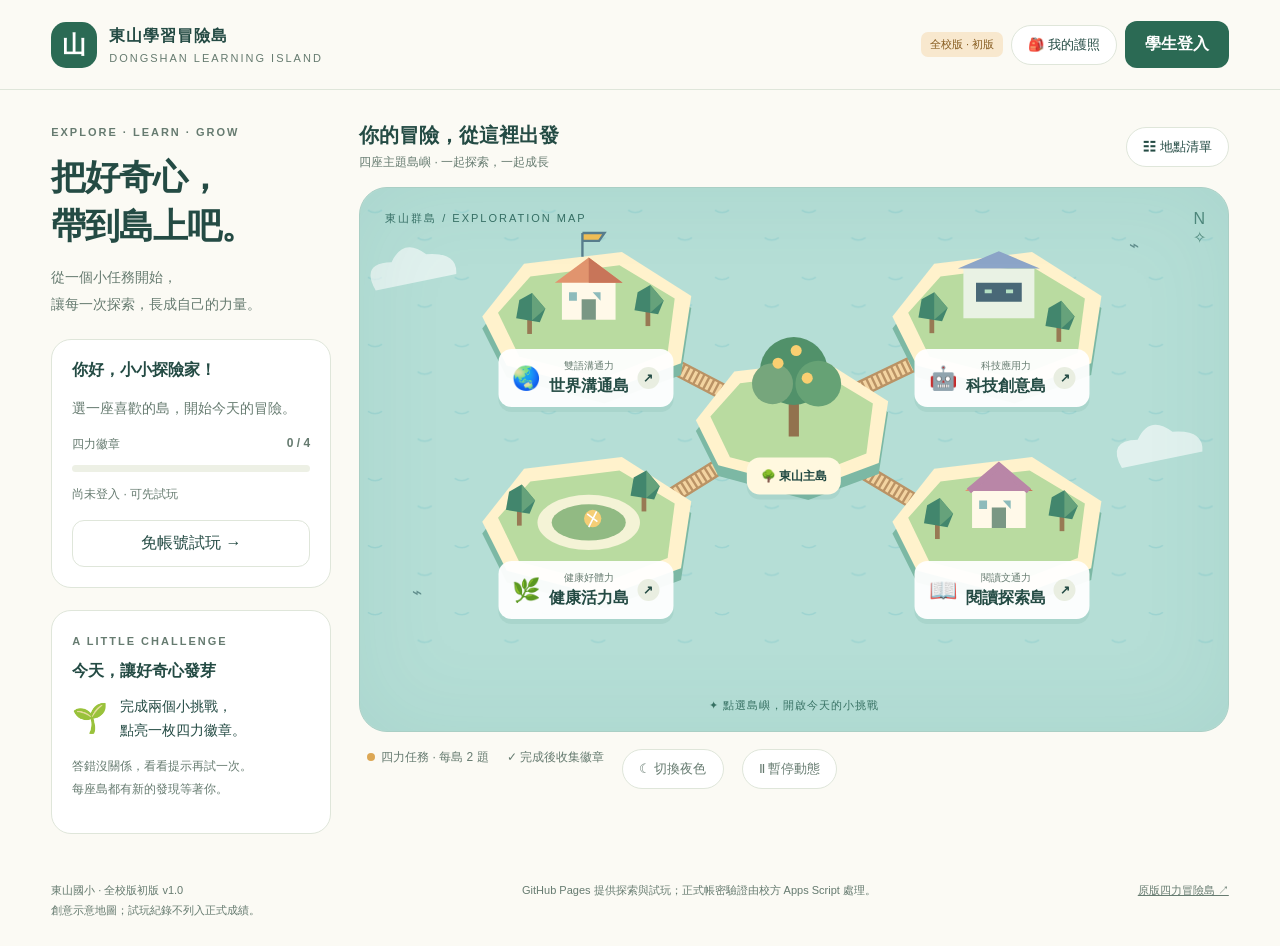
==== school-v1/index.html @ 46ec6d7a "Add school-wide island prototype configuration" ====
<!doctype html>
<html lang="zh-Hant"><head><meta charset="utf-8"><meta name="viewport" content="width=device-width,initial-scale=1"><meta name="theme-color" content="#edf5ed"><title>東山學習冒險島｜全校版初版</title>
<style>
:root{--ink:#244b44;--muted:#667b70;--paper:#fbfaf4;--green:#2b6a54;--orange:#d97743;--line:#dfe6da}*{box-sizing:border-box}body{margin:0;background:var(--paper);color:var(--ink);font-family:"Noto Sans TC","Microsoft JhengHei",sans-serif}button,input,select{font:inherit}button,a,input,select{-webkit-tap-highlight-color:transparent}button{cursor:pointer}button:disabled{cursor:wait;opacity:.55}button:focus-visible,a:focus-visible{outline:3px solid #e99935;outline-offset:4px}button{color:inherit}header{height:90px;padding:0 4%;display:flex;align-items:center;justify-content:space-between;border-bottom:1px solid var(--line);gap:16px}.brand{display:flex;gap:12px;align-items:center;color:inherit;text-decoration:none;font-weight:800;letter-spacing:1px}.mark{width:46px;height:46px;display:grid;place-items:center;background:#2b6a54;color:#fff;border-radius:15px;font-size:24px}.brand small{display:block;font-size:11px;letter-spacing:2px;font-weight:400;margin-top:5px;color:var(--muted)}.tools{display:flex;gap:8px;align-items:center}.pill{border:1px solid var(--line);border-radius:24px;background:#fff;padding:10px 16px;font-size:13px}.primary{border:0;background:var(--green);color:white;border-radius:12px;padding:13px 20px;font-weight:700}.secondary{border:1px solid var(--line);background:white;border-radius:12px;padding:12px 18px}.eyebrow{font-size:11px;letter-spacing:2px;color:var(--muted);font-weight:700}.layout{display:grid;grid-template-columns:280px minmax(0,1fr);gap:28px;padding:32px 4%;max-width:1600px;margin:auto}.side h1{font-size:35px;line-height:1.4;letter-spacing:-1px;margin:12px 0}.side p{font-size:14px;color:var(--muted);line-height:1.9}.tag{display:inline-block;border-radius:7px;padding:5px 9px;background:#f8e8ce;color:#875d21;font-size:11px}.card{background:#fff;border:1px solid var(--line);border-radius:20px;padding:20px;margin-top:22px}.card h2{font-size:16px;margin:0 0 12px}.progress{height:7px;background:#edf0e5;border-radius:9px;overflow:hidden;margin:12px 0}.progress i{display:block;background:#dca754;height:100%;transition:width .5s}.stats{display:flex;justify-content:space-between;font-size:12px;color:var(--muted)}.challenge{display:flex;gap:12px;align-items:center;font-size:14px;line-height:1.7}.challenge span{font-size:29px}.small{font-size:12px!important;color:var(--muted);line-height:1.7}.maphead{display:flex;align-items:center;justify-content:space-between;gap:12px;margin:0 0 16px}.maphead h2{font-size:20px;margin:0 0 5px}.maphead p{font-size:12px;margin:0;color:var(--muted)}.ocean{position:relative;aspect-ratio:1100/690;background:#b5ded6;border-radius:28px;overflow:hidden;border:1px solid #aacfc5;transition:background .5s}.ocean:after{content:"";position:absolute;inset:0;pointer-events:none;box-shadow:inset 0 0 90px #3c8d8218;border-radius:28px}.world{position:absolute;width:100%;height:90%;top:0;left:0}.isle{position:absolute;border:0;background:#fffffff2;border-radius:13px;padding:10px 14px;box-shadow:0 5px 0 #5e9c8b24;display:flex;gap:8px;align-items:center;transform:translate(-50%,-50%);white-space:nowrap;font-weight:700;transition:margin .2s}.isle:hover{margin-top:-5px}.isle small{display:block;font-weight:400;font-size:10px;color:var(--muted);margin-bottom:3px}.isle .icon{font-size:23px}.isle b{border-radius:50%;width:22px;height:22px;display:grid;place-items:center;background:#e9eee1;font-size:12px}.isle.done b{background:var(--green);color:white}.p0{left:26%;top:35%}.p1{left:74%;top:35%}.p2{left:26%;top:74%}.p3{left:74%;top:74%}.home{left:50%;top:53%;font-size:12px;background:#fff8df}.mapstamp{position:absolute;top:23px;left:25px;font-size:11px;letter-spacing:2px;color:#366e64}.compass{position:absolute;right:22px;top:22px;text-align:center;color:#4e877b}.mapnote{position:absolute;bottom:18px;left:0;right:0;text-align:center;font-size:11px;letter-spacing:1px;color:#397264}.legend{display:flex;gap:18px;flex-wrap:wrap;padding:17px 8px;font-size:12px;color:var(--muted)}.legend i{display:inline-block;width:8px;height:8px;border-radius:50%;background:#dca754;margin-right:6px}.tasklist{display:grid;grid-template-columns:1fr 1fr;gap:12px;margin-top:12px}.tasklist[hidden]{display:none}.taskitem{text-align:left;background:white;border:1px solid var(--line);border-radius:15px;padding:16px}.taskitem small{display:block;margin-top:8px;color:var(--muted)}footer{padding:15px 4% 25px;display:flex;justify-content:space-between;gap:15px;color:var(--muted);font-size:11px;line-height:1.8}footer a{color:inherit}.night{background:#3f6977}.night .world{filter:brightness(.76) saturate(.85)}.cloud{animation:float 6s ease-in-out infinite}.paused .cloud{animation:none}@keyframes float{50%{transform:translateX(10px)}}@media(prefers-reduced-motion:reduce){*{animation:none!important;transition:none!important}}dialog{border:0;border-radius:25px;padding:30px;width:min(540px,92vw);max-height:90dvh;color:var(--ink);box-shadow:0 30px 100px #13372e33}dialog::backdrop{background:#143c3666;backdrop-filter:blur(5px)}.close{float:right;border:0;background:#eef2e8;border-radius:50%;width:32px;height:32px}.modalicon{font-size:45px;margin:8px 0 14px}dialog h2{font-size:25px;line-height:1.5;margin:12px 0}dialog p{line-height:1.9;font-size:14px;color:var(--muted)}.field{display:block;font-size:13px;font-weight:700;margin-top:16px}.field input,.field select{display:block;width:100%;margin-top:8px;border:1px solid #cbd7cc;border-radius:10px;padding:12px;background:white;color:var(--ink)}.actions{display:flex;gap:10px;flex-wrap:wrap;margin-top:20px}.notice{padding:13px 15px;background:#f7f0dc;border-radius:12px;font-size:13px;line-height:1.8;margin:14px 0}.answer{display:block;width:100%;border:1px solid #dce5da;border-radius:12px;padding:14px;background:#fff;text-align:left;margin:10px 0}.answer:hover{background:#f1f5e9}.bad{color:#a34835}.good{color:#2b6a54}.stamps{display:grid;grid-template-columns:1fr 1fr;gap:12px}.stamp{padding:20px 10px;background:#f1f3ea;border-radius:15px;text-align:center;line-height:1.8}.stamp span{display:block;font-size:32px}.stamp.locked{opacity:.5}.stamp small{display:block;font-size:11px}.status{min-height:24px;font-size:13px;line-height:1.8;margin-top:12px}.full{width:100%;margin-top:16px}.sr{position:absolute;width:1px;height:1px;overflow:hidden;clip-path:inset(50%)}@media(max-width:1000px){.layout{grid-template-columns:220px minmax(0,1fr);gap:18px}.side h1{font-size:29px}.isle{padding:8px;font-size:12px;gap:5px}.isle .icon{font-size:18px}.isle b{display:none}}@media(max-width:740px){header{height:auto;min-height:80px;padding:15px 5%;flex-wrap:wrap}.brand{font-size:15px}.tools{width:100%;justify-content:flex-end}.layout{display:block;padding:25px 5%}.side h1{font-size:29px}.side h1 br{display:none}.side>.card{display:none}.side>p{margin-bottom:20px}.maphead{margin-top:20px}.ocean{aspect-ratio:1/1.04;border-radius:20px}.world{height:100%;width:125%;left:-12.5%;top:-3%}.p0{left:22%;top:33%}.p1{left:78%;top:33%}.p2{left:22%;top:73%}.p3{left:78%;top:73%}.isle{font-size:11px;padding:8px 7px}.isle small{font-size:9px}.isle .icon{font-size:16px}.home{top:51%;font-size:11px}.mapstamp{top:18px;left:18px;font-size:9px}.tasklist{grid-template-columns:1fr}footer{flex-direction:column;padding:0 5% 25px}.maphead h2{font-size:18px}.pill{font-size:12px;padding:9px 12px}}
</style></head><body>
<header><a class="brand" href="./"><span class="mark">山</span><span>東山學習冒險島<small>DONGSHAN LEARNING ISLAND</small></span></a><div class="tools"><span class="tag" id="modeTag">全校版 · 初版</span><button class="pill" id="passport">🎒 我的護照</button><button class="primary" id="loginOpen">學生登入</button></div></header>
<main class="layout"><aside class="side"><span class="eyebrow">EXPLORE · LEARN · GROW</span><h1>把好奇心，<br>帶到島上吧。</h1><p>從一個小任務開始，<br>讓每一次探索，長成自己的力量。</p><div class="card"><h2 id="greeting">你好，小小探險家！</h2><p id="identity">選一座喜歡的島，開始今天的冒險。</p><div class="stats"><span>四力徽章</span><b id="count">0 / 4</b></div><div class="progress"><i id="bar" style="width:0%"></i></div><span class="small" id="saveHint">尚未登入 · 可先試玩</span><button class="secondary full" id="demoOpen">免帳號試玩 →</button></div><div class="card"><span class="eyebrow">A LITTLE CHALLENGE</span><h2 style="margin-top:12px">今天，讓好奇心發芽</h2><div class="challenge"><span>🌱</span><div>完成兩個小挑戰，<br>點亮一枚四力徽章。</div></div><p class="small">答錯沒關係，看看提示再試一次。<br>每座島都有新的發現等著你。</p></div></aside>
<section aria-labelledby="mapTitle"><div class="maphead"><div><h2 id="mapTitle">你的冒險，從這裡出發</h2><p>四座主題島嶼 · 一起探索，一起成長</p></div><button class="pill" id="listToggle" aria-expanded="false">☷ 地點清單</button></div><div class="ocean" id="ocean"><span class="mapstamp">東山群島 / EXPLORATION MAP</span><span class="compass">N<br>✧</span>
<svg class="world" viewBox="0 0 1100 620" role="img" aria-label="四座學習島以木橋連接中央東山主島的示意地圖"><defs><pattern id="water" width="110" height="85" patternUnits="userSpaceOnUse"><path d="M10 28q9 6 18 0m45 35q9 6 18 0" fill="none" stroke="#80c9ca" stroke-width="2" opacity=".45"/></pattern><g id="island"><path d="M-135-2 -82-69 42-84 130-28 117 57 20 93-104 60Z" fill="#7cb8a4"/><path d="M-135-17 -82-84 42-99 130-43 117 42 20 78-104 45Z" fill="#fff2cc"/><path d="M-115-22 -74-68 39-82 109-40 100 29 18 61-88 34Z" fill="#b9dba0"/></g><g id="tree"><path d="M0 0v-23" stroke="#987954" stroke-width="6"/><path d="M-17-20 -13-43 3-52 20-32 13-15Z" fill="#42866d"/><path d="M3-52 3-17 20-32Z" fill="#66a27b"/></g><g id="house"><path d="M-34-5v-48h68v48Z" fill="#fff9e9"/><path d="M-43-52 0-84 43-52Z" fill="#e1946e"/><path d="M0-84 0-52h43Z" fill="#c87559"/><path d="M-9-5v-26H9v26" fill="#7a9784"/><path d="M-25-40h10v11h-10m30-11h10v11H15" fill="#8dbbbb"/></g></defs><path fill="url(#water)" d="M0 0h1100v620H0z"/><g fill="none" stroke="#ba9365" stroke-width="21"><path d="M310 180 540 300 790 180M300 450 540 300 790 450"/></g><g fill="none" stroke="#f3d4a1" stroke-width="15" stroke-dasharray="4 3"><path d="M310 180 540 300 790 180M300 450 540 300 790 450"/></g><g transform="translate(290 180)"><use href="#island"/><use href="#house" transform="translate(0 -8)"/><use href="#tree" transform="translate(-75 5)"/><use href="#tree" transform="translate(75 -5)"/><path d="M-8-93v-30m0 0h28l-7 10H-8" stroke="#587d8d" stroke-width="3" fill="#f2bf56"/></g><g transform="translate(810 180)"><use href="#island"/><path d="M-45-15v-63h90v63Z" fill="#e9f2e4"/><path d="M-52-78 0-100 52-78Z" fill="#8ca5c8"/><path d="M-29-60h58v24h-58Z" fill="#496877"/><path d="M-18-49h9m18 0h9" stroke="#b4dfc3" stroke-width="5"/><use href="#tree" transform="translate(-85 4)"/><use href="#tree" transform="translate(76 15)"/></g><g transform="translate(290 440)"><use href="#island"/><ellipse cy="-16" rx="65" ry="35" fill="#f4f3d6"/><ellipse cy="-16" rx="47" ry="23" fill="#91ba83"/><use href="#tree" transform="translate(-88 -12)"/><use href="#tree" transform="translate(70 -30)"/><circle cx="5" cy="-21" r="11" fill="#f5ce76"/><path d="M-2-27 11-17m-11 7 10-20" stroke="#fff" stroke-width="2"/></g><g transform="translate(810 440)"><use href="#island"/><use href="#house" transform="translate(0 -4)"/><path d="M-38-56 0-88 38-56" fill="#b986a7"/><path d="M-38-56 0-88 38-56" fill="none" stroke="#b986a7" stroke-width="8"/><use href="#tree" transform="translate(-78 5)"/><use href="#tree" transform="translate(80 -5)"/></g><g transform="translate(550 310)"><use href="#island" transform="scale(.92)"/><path d="M0 5v-65" stroke="#92724e" stroke-width="13"/><circle cx="0" cy="-78" r="43" fill="#51916a"/><circle cx="-27" cy="-62" r="26" fill="#76a67c"/><circle cx="31" cy="-62" r="29" fill="#66a275"/><g fill="#f9cf71"><circle cx="-20" cy="-88" r="7"/><circle cx="17" cy="-69" r="7"/><circle cx="3" cy="-104" r="7"/></g></g><g class="cloud" fill="#fff" opacity=".6"><path d="M20 130q-20-35 20-36 15-32 44-10 40-3 38 25Z"/><path d="M966 355q-20-35 20-36 15-32 44-10 40-3 38 25Z"/></g><g fill="#628f8e" font-size="22"><text x="66" y="520">⌁</text><text x="975" y="80">⌁</text></g></svg>
<button class="isle p0" data-island="0"><span class="icon">🌏</span><span><small>雙語溝通力</small>世界溝通島</span><b>↗</b></button><button class="isle p1" data-island="1"><span class="icon">🤖</span><span><small>科技應用力</small>科技創意島</span><b>↗</b></button><button class="isle p2" data-island="2"><span class="icon">🌿</span><span><small>健康好體力</small>健康活力島</span><b>↗</b></button><button class="isle p3" data-island="3"><span class="icon">📖</span><span><small>閱讀文通力</small>閱讀探索島</span><b>↗</b></button><button class="isle home" id="home">🌳 東山主島</button><span class="mapnote">✦ 點選島嶼，開啟今天的小挑戰</span></div><div class="legend"><span><i></i>四力任務 · 每島 2 題</span><span>✓ 完成後收集徽章</span><button id="night" class="pill" aria-pressed="false">☾ 切換夜色</button><button id="motion" class="pill" aria-pressed="false">Ⅱ 暫停動態</button></div><div class="tasklist" id="tasklist" hidden></div></section></main>
<footer><span>東山國小 · 全校版初版 v1.0<br>創意示意地圖；試玩紀錄不列入正式成績。</span><span id="footerHint">GitHub Pages 提供探索與試玩；正式帳密驗證由校方 Apps Script 處理。</span><a href="../">原版四力冒險島 ↗</a></footer>
<dialog id="modal"><button class="close" id="close" aria-label="關閉視窗">×</button><div id="modalBody"></div></dialog>
<script src="config.js"></script><script>
'use strict';
const TASKS=[
{name:'世界溝通島',icon:'🌏',power:'雙語溝通力',badge:'友善溝通家',intro:'新朋友來到東山，練習用英語送上一份歡迎。',questions:[{q:'第一次見面，可以說哪一句？',a:['Hello! Nice to meet you.','Goodbye!','Good night!'],correct:0,hint:'Hello 是見面時的問候；Nice to meet you 表示很高興認識你。'},{q:'「歡迎來到我們的學校」怎麼說？',a:['I like apples.','Welcome to our school!','This is my pencil.'],correct:1,hint:'Welcome 是歡迎，our school 是我們的學校。'}]},
{name:'科技創意島',icon:'🤖',power:'科技應用力',badge:'科技小創客',intro:'幫機器人安排步驟，也練習當一位聰明的 AI 使用者。',questions:[{q:'先拿種子，再放進花盆，正確順序是？',a:['放進花盆 → 拿起種子','拿起種子 → 放進花盆','一直放進花盆'],correct:1,hint:'程式需要清楚的先後順序，先拿到種子才能放進花盆。'},{q:'AI 說了一個你不熟悉的事實，應該？',a:['立刻分享','認為一定正確','找可靠來源或請老師確認'],correct:2,hint:'AI 可能出錯。查證來源，才能讓資訊更可靠。'}]},
{name:'健康活力島',icon:'🌿',power:'健康好體力',badge:'活力守護者',intro:'用日常的小選擇，照顧自己、同學與周圍的環境。',questions:[{q:'下課想活動身體，哪一個選擇比較好？',a:['在走廊追逐','到合適的活動區走走伸展','一直坐著玩平板'],correct:1,hint:'在適合的區域活動，兼顧運動與安全。'},{q:'看到不認識的野果，應該？',a:['觀察記錄，請老師協助辨認','摘下來吃','請同學先試吃'],correct:0,hint:'不隨意摘食陌生植物，可以先拍照或畫下來，詢問老師。'}]},
{name:'閱讀探索島',icon:'📖',power:'閱讀文通力',badge:'閱讀尋寶家',intro:'小禾先到圖書館借植物圖鑑，再到樹下觀察葉子，把形狀畫進筆記本。',questions:[{q:'小禾在觀察葉子前做了什麼？',a:['先回家','借植物圖鑑','把葉子全摘下來'],correct:1,hint:'回到故事，找「先」和「再」：先借圖鑑，再觀察。'},{q:'植物圖鑑可以怎麼幫助小禾？',a:['協助比較葉子特徵','取代所有實際觀察','讓所有葉子變一樣'],correct:0,hint:'書本資料可以和實際觀察互相比較，幫助尋找線索。'}]}
];
const $=s=>document.querySelector(s),dialog=$('#modal'),body=$('#modalBody');
const IS_GAS=typeof google!=='undefined'&&google.script&&google.script.run;
let user=null,token=null,earned=[],demo=false,current=0,step=0,answers=[],returnFocus=null,busy=false,epoch=0;
function esc(s){return String(s).replace(/[&<>"']/g,c=>({'&':'&amp;','<':'&lt;','>':'&gt;','"':'&quot;',"'":'&#39;'}[c]));}
function show(html){returnFocus=dialog.open?returnFocus:document.activeElement;body.innerHTML=html;if(!dialog.open)dialog.showModal();$('#close').focus();}
$('#close').onclick=()=>{if(!busy)dialog.close()};dialog.addEventListener('cancel',e=>{if(busy)e.preventDefault()});dialog.addEventListener('close',()=>returnFocus?.focus());
function rpc(name,...args){return new Promise((resolve,reject)=>{if(!IS_GAS)return reject(new Error('正式登入服務尚未設定。'));google.script.run.withSuccessHandler(resolve).withFailureHandler(()=>reject(new Error('服務暫時無法連線，請稍後再試。')))[name](...args);});}
function render(){
 $('#modeTag').textContent=user?'學生已登入':demo?'試玩模式':'全校版 · 初版';$('#loginOpen').textContent=user?'登出':'學生登入';
 $('#greeting').textContent=user?'你好，'+user.name+'！':demo?'你好，試玩探險家！':'你好，小小探險家！';
 $('#identity').textContent=user?user.classCode+' 班 · '+user.seat+' 號':'選一座喜歡的島，開始今天的冒險。';
 $('#saveHint').textContent=user?'正式紀錄 · 已同步雲端':demo?'試玩紀錄 · 僅此瀏覽器':'尚未登入 · 可先試玩';
 $('#demoOpen').hidden=!!user||demo;$('#count').textContent=earned.length+' / 4';$('#bar').style.width=earned.length*25+'%';
 document.querySelectorAll('.isle[data-island]').forEach(b=>{const done=earned.includes(+b.dataset.island);b.classList.toggle('done',done);b.querySelector('b').textContent=done?'✓':'↗';});
 $('#tasklist').innerHTML=TASKS.map((t,i)=>`<button class="taskitem" data-island="${i}">${t.icon} ${t.name}<small>${earned.includes(i)?'✓ 已收集徽章 · 可再挑戰':t.power+' · 2 個小挑戰'}</small></button>`).join('');
}
function enterDemo(){epoch++;user=null;token=null;demo=true;try{const a=JSON.parse(localStorage.getItem('dsps-school-v1-demo')||'[]');earned=Array.isArray(a)?[...new Set(a.filter(n=>Number.isInteger(n)&&n>=0&&n<4))]:[];}catch{earned=[]}render();dialog.close();}
function login(){
 if(user){show('<div class="modalicon">👋</div><h2>結束這次冒險？</h2><p>正式進度已儲存在雲端。離開共用電腦前，記得登出。</p><button class="primary" id="logout">確認登出</button><div class="status" id="status" role="status"></div>');$('#logout').onclick=async()=>{busy=true;try{await rpc('logout',token);epoch++;user=null;token=null;demo=false;earned=[];render();dialog.close();}catch(e){$('#status').textContent=e.message;}finally{busy=false;}};return;}
 const years=['一','二','三','四','五','六'];let options='<option value="">請選擇班級</option>';for(let y=1;y<=6;y++)for(let c=1;c<=2;c++){const code=y+'0'+c;options+=`<option value="${code}">${years[y-1]}年${c===1?'甲':'乙'}班（${code}）</option>`;}
 show(`<div class="modalicon">🎒</div><span class="eyebrow">WELCOME, EXPLORER</span><h2>準備好，登島探險！</h2><p>先選班級，再輸入你的 EIP 帳號與密碼。</p><form id="loginForm"><label class="field">班級<select id="classCode" required>${options}</select></label><label class="field">EIP 帳號<input id="account" autocomplete="username" maxlength="100" required ${IS_GAS?'':'disabled'}></label><label class="field">EIP 密碼<input id="password" type="password" autocomplete="current-password" maxlength="128" required ${IS_GAS?'':'disabled'}></label><div class="status" id="status" role="status" aria-live="polite"></div><button class="primary full" id="submitLogin" ${IS_GAS?'':'disabled'}>登入冒險島 →</button></form><div class="notice">${IS_GAS?'系統只比對你選擇的班級分頁。使用共用電腦，離開前請登出。':'此頁為公開試玩入口，尚未連接正式驗證服務，不收取真實帳密。'}</div><div class="actions"><button class="secondary" id="tryDemo">先試玩看看</button>${!IS_GAS?'<button class="secondary" id="formalLink">前往正式登入 ↗</button>':''}</div>`);
 $('#tryDemo').onclick=enterDemo;
 if(!IS_GAS)$('#formalLink').onclick=()=>{const url=window.ISLAND_CONFIG?.loginUrl||'';if(/^https:\/\/script\.google\.com\/macros\/s\/[\w-]+\/exec$/.test(url))window.open(url,'_blank','noopener');else $('#status').textContent='校方尚未部署正式登入服務，目前請使用試玩模式。';};
 $('#loginForm').onsubmit=async e=>{e.preventDefault();if(!IS_GAS||busy)return;busy=true;$('#submitLogin').disabled=true;$('#status').textContent='正在確認班級與帳號…';const pw=$('#password');try{const r=await rpc('login',$('#classCode').value,$('#account').value,pw.value);pw.value='';if(!r.ok){$('#status').textContent=r.message;return;}epoch++;user=r.user;token=r.token;earned=r.earned;demo=false;render();dialog.close();}catch(e){pw.value='';$('#status').textContent=e.message;}finally{busy=false;if($('#submitLogin'))$('#submitLogin').disabled=false;}};
}
function island(i){if(!user&&!demo){login();return;}current=i;step=0;answers=[];const t=TASKS[i];show(`<div class="modalicon">${t.icon}</div><span class="eyebrow">${t.power} · ${demo?'試玩':'正式'}任務</span><h2>${t.name}</h2><p>${t.intro}</p><div class="notice">完成兩個小挑戰，就能獲得「${t.badge}」徽章。答錯可以再試！</div><button class="primary" id="begin">開始挑戰 →</button>`);$('#begin').onclick=question;}
function question(){const t=TASKS[current],q=t.questions[step];show(`<span class="eyebrow">${t.icon} ${t.name} · ${step+1} / 2</span><h2>${q.q}</h2>${current===3?'<p>'+t.intro+'</p>':''}<div>${q.a.map((a,i)=>`<button class="answer" data-answer="${i}">${'ABC'[i]}. ${a}</button>`).join('')}</div><div id="feedback" class="status" role="status" aria-live="polite"></div><div class="actions" id="nextArea"></div>`);body.querySelectorAll('[data-answer]').forEach(b=>b.onclick=()=>{const a=+b.dataset.answer;if(a!==q.correct){$('#feedback').className='status bad';$('#feedback').textContent='再試一次：'+q.hint;return;}answers[step]=a;body.querySelectorAll('[data-answer]').forEach(v=>v.disabled=true);$('#feedback').className='status good';$('#feedback').textContent='答對了！'+q.hint;$('#nextArea').innerHTML='<button class="primary" id="next">'+(step===1?'收集徽章 ✦':'下一題 →')+'</button>';$('#next').onclick=async()=>{if(busy)return;if(step===0){step++;question();return;}busy=true;$('#next').disabled=true;const requestEpoch=epoch;try{if(user){const r=await rpc('completeTask',token,current,answers);if(!r.ok)throw new Error(r.message);if(requestEpoch!==epoch)return;earned=r.earned;}else{if(!earned.includes(current))earned.push(current);try{localStorage.setItem('dsps-school-v1-demo',JSON.stringify(earned));}catch{}}render();show(`<div class="modalicon">${t.icon} ✦</div><span class="eyebrow">MISSION COMPLETE</span><h2>獲得「${t.badge}」！</h2><p>你點亮了${t.power}。今天的努力，讓成長樹又多了一份能量。</p><div class="notice">${demo?'這是試玩徽章，僅儲存在此瀏覽器，不列入正式紀錄。':'你的任務成果已儲存在雲端，不會重複發放徽章。'}</div><button class="primary" id="back">回到地圖 →</button>`);$('#back').onclick=()=>dialog.close();}catch(e){$('#feedback').textContent=e.message;$('#next').disabled=false;}finally{busy=false;}};});}
function passport(){show(`<div class="modalicon">🎒</div><span class="eyebrow">MY EXPLORATION PASSPORT</span><h2>${user?esc(user.name)+'的':'我的'}冒險護照</h2><p>${user?'正式紀錄':demo?'試玩紀錄':'尚未登入'} · 已收集 ${earned.length} / 4 枚徽章</p><div class="stamps">${TASKS.map((t,i)=>`<div class="stamp ${earned.includes(i)?'':'locked'}"><span>${earned.includes(i)?t.icon:'◇'}</span><b>${t.badge}</b><small>${earned.includes(i)?'✓ 已收集':t.power+' · 等你探索'}</small></div>`).join('')}</div><p class="small">${user?'登入狀態最長一小時；重新整理後請重新登入，正式徽章仍會保留。':'試玩與正式進度分開保存。試玩進度不會轉入正式帳號。'}</p>${demo?'<button class="secondary" id="resetDemo">清除試玩進度</button>':''}`);if(demo)$('#resetDemo').onclick=()=>{show('<h2>重新開始試玩？</h2><p>會清除此瀏覽器的四枚試玩徽章，不影響正式學生紀錄。</p><button class="primary" id="confirmReset">確認清除試玩徽章</button>');$('#confirmReset').onclick=()=>{earned=[];try{localStorage.removeItem('dsps-school-v1-demo');}catch{}render();passport();};};}
document.addEventListener('click',e=>{const b=e.target.closest('[data-island]');if(b)island(+b.dataset.island);});$('#loginOpen').onclick=login;$('#demoOpen').onclick=enterDemo;$('#passport').onclick=passport;
$('#listToggle').onclick=()=>{const l=$('#tasklist');l.hidden=!l.hidden;$('#listToggle').setAttribute('aria-expanded',String(!l.hidden));};$('#night').onclick=()=>{const on=$('#ocean').classList.toggle('night');$('#night').setAttribute('aria-pressed',String(on));$('#night').textContent=on?'☀ 回到白天':'☾ 切換夜色';};$('#motion').onclick=()=>{const on=$('#ocean').classList.toggle('paused');$('#motion').setAttribute('aria-pressed',String(on));$('#motion').textContent=on?'▶ 開啟動態':'Ⅱ 暫停動態';};$('#home').onclick=()=>show('<div class="modalicon">🌳</div><span class="eyebrow">GROW TOGETHER</span><h2>歡迎來到東山主島</h2><p>從雙語、科技、健康與閱讀出發，練習自發探索、互動學習與共好。這是全校冒險島的第一版，現在可以完成四島的八個示範挑戰。</p><div class="notice">本版提供四力徽章與進度紀錄。尚未加入多人連線、教師派任務及校內點數兌換。</div>');render();
</script></body></html>
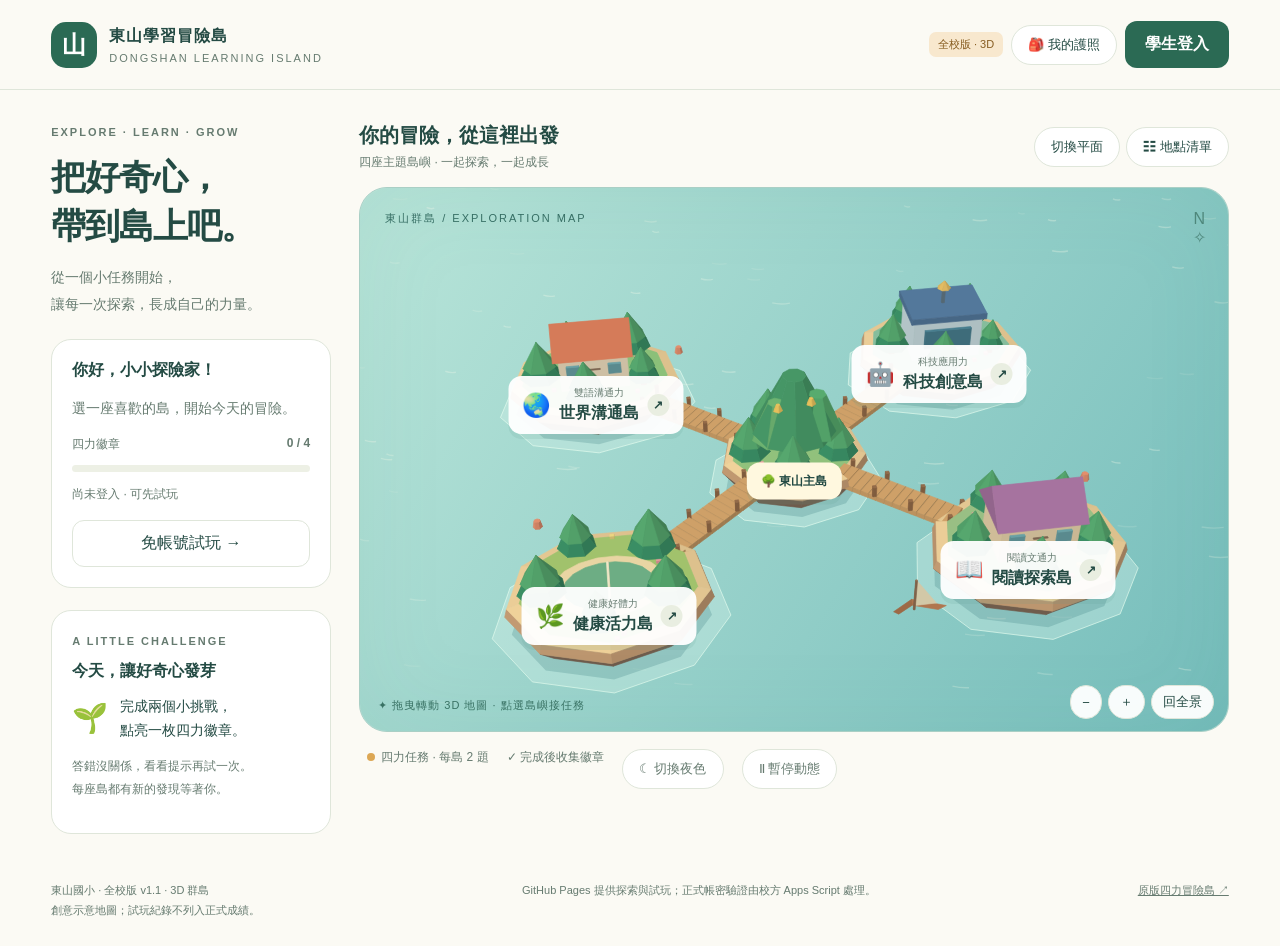
==== commit f075c226: "Render the school adventure map as an interactive 3D archipelago" ====
--- a/school-v1/index.html
+++ b/school-v1/index.html
@@ -1,14 +1,14 @@
 <!doctype html>
-<html lang="zh-Hant"><head><meta charset="utf-8"><meta name="viewport" content="width=device-width,initial-scale=1"><meta name="theme-color" content="#edf5ed"><title>東山學習冒險島｜全校版初版</title>
+<html lang="zh-Hant"><head><meta charset="utf-8"><meta name="viewport" content="width=device-width,initial-scale=1"><meta name="theme-color" content="#edf5ed"><title>東山學習冒險島｜3D 群島</title>
 <style>
 :root{--ink:#244b44;--muted:#667b70;--paper:#fbfaf4;--green:#2b6a54;--orange:#d97743;--line:#dfe6da}*{box-sizing:border-box}body{margin:0;background:var(--paper);color:var(--ink);font-family:"Noto Sans TC","Microsoft JhengHei",sans-serif}button,input,select{font:inherit}button,a,input,select{-webkit-tap-highlight-color:transparent}button{cursor:pointer}button:disabled{cursor:wait;opacity:.55}button:focus-visible,a:focus-visible{outline:3px solid #e99935;outline-offset:4px}button{color:inherit}header{height:90px;padding:0 4%;display:flex;align-items:center;justify-content:space-between;border-bottom:1px solid var(--line);gap:16px}.brand{display:flex;gap:12px;align-items:center;color:inherit;text-decoration:none;font-weight:800;letter-spacing:1px}.mark{width:46px;height:46px;display:grid;place-items:center;background:#2b6a54;color:#fff;border-radius:15px;font-size:24px}.brand small{display:block;font-size:11px;letter-spacing:2px;font-weight:400;margin-top:5px;color:var(--muted)}.tools{display:flex;gap:8px;align-items:center}.pill{border:1px solid var(--line);border-radius:24px;background:#fff;padding:10px 16px;font-size:13px}.primary{border:0;background:var(--green);color:white;border-radius:12px;padding:13px 20px;font-weight:700}.secondary{border:1px solid var(--line);background:white;border-radius:12px;padding:12px 18px}.eyebrow{font-size:11px;letter-spacing:2px;color:var(--muted);font-weight:700}.layout{display:grid;grid-template-columns:280px minmax(0,1fr);gap:28px;padding:32px 4%;max-width:1600px;margin:auto}.side h1{font-size:35px;line-height:1.4;letter-spacing:-1px;margin:12px 0}.side p{font-size:14px;color:var(--muted);line-height:1.9}.tag{display:inline-block;border-radius:7px;padding:5px 9px;background:#f8e8ce;color:#875d21;font-size:11px}.card{background:#fff;border:1px solid var(--line);border-radius:20px;padding:20px;margin-top:22px}.card h2{font-size:16px;margin:0 0 12px}.progress{height:7px;background:#edf0e5;border-radius:9px;overflow:hidden;margin:12px 0}.progress i{display:block;background:#dca754;height:100%;transition:width .5s}.stats{display:flex;justify-content:space-between;font-size:12px;color:var(--muted)}.challenge{display:flex;gap:12px;align-items:center;font-size:14px;line-height:1.7}.challenge span{font-size:29px}.small{font-size:12px!important;color:var(--muted);line-height:1.7}.maphead{display:flex;align-items:center;justify-content:space-between;gap:12px;margin:0 0 16px}.maphead h2{font-size:20px;margin:0 0 5px}.maphead p{font-size:12px;margin:0;color:var(--muted)}.ocean{position:relative;aspect-ratio:1100/690;background:#b5ded6;border-radius:28px;overflow:hidden;border:1px solid #aacfc5;transition:background .5s}.ocean:after{content:"";position:absolute;inset:0;pointer-events:none;box-shadow:inset 0 0 90px #3c8d8218;border-radius:28px}.world{position:absolute;width:100%;height:90%;top:0;left:0}.isle{position:absolute;border:0;background:#fffffff2;border-radius:13px;padding:10px 14px;box-shadow:0 5px 0 #5e9c8b24;display:flex;gap:8px;align-items:center;transform:translate(-50%,-50%);white-space:nowrap;font-weight:700;transition:margin .2s}.isle:hover{margin-top:-5px}.isle small{display:block;font-weight:400;font-size:10px;color:var(--muted);margin-bottom:3px}.isle .icon{font-size:23px}.isle b{border-radius:50%;width:22px;height:22px;display:grid;place-items:center;background:#e9eee1;font-size:12px}.isle.done b{background:var(--green);color:white}.p0{left:26%;top:35%}.p1{left:74%;top:35%}.p2{left:26%;top:74%}.p3{left:74%;top:74%}.home{left:50%;top:53%;font-size:12px;background:#fff8df}.mapstamp{position:absolute;top:23px;left:25px;font-size:11px;letter-spacing:2px;color:#366e64}.compass{position:absolute;right:22px;top:22px;text-align:center;color:#4e877b}.mapnote{position:absolute;bottom:18px;left:0;right:0;text-align:center;font-size:11px;letter-spacing:1px;color:#397264}.legend{display:flex;gap:18px;flex-wrap:wrap;padding:17px 8px;font-size:12px;color:var(--muted)}.legend i{display:inline-block;width:8px;height:8px;border-radius:50%;background:#dca754;margin-right:6px}.tasklist{display:grid;grid-template-columns:1fr 1fr;gap:12px;margin-top:12px}.tasklist[hidden]{display:none}.taskitem{text-align:left;background:white;border:1px solid var(--line);border-radius:15px;padding:16px}.taskitem small{display:block;margin-top:8px;color:var(--muted)}footer{padding:15px 4% 25px;display:flex;justify-content:space-between;gap:15px;color:var(--muted);font-size:11px;line-height:1.8}footer a{color:inherit}.night{background:#3f6977}.night .world{filter:brightness(.76) saturate(.85)}.cloud{animation:float 6s ease-in-out infinite}.paused .cloud{animation:none}@keyframes float{50%{transform:translateX(10px)}}@media(prefers-reduced-motion:reduce){*{animation:none!important;transition:none!important}}dialog{border:0;border-radius:25px;padding:30px;width:min(540px,92vw);max-height:90dvh;color:var(--ink);box-shadow:0 30px 100px #13372e33}dialog::backdrop{background:#143c3666;backdrop-filter:blur(5px)}.close{float:right;border:0;background:#eef2e8;border-radius:50%;width:32px;height:32px}.modalicon{font-size:45px;margin:8px 0 14px}dialog h2{font-size:25px;line-height:1.5;margin:12px 0}dialog p{line-height:1.9;font-size:14px;color:var(--muted)}.field{display:block;font-size:13px;font-weight:700;margin-top:16px}.field input,.field select{display:block;width:100%;margin-top:8px;border:1px solid #cbd7cc;border-radius:10px;padding:12px;background:white;color:var(--ink)}.actions{display:flex;gap:10px;flex-wrap:wrap;margin-top:20px}.notice{padding:13px 15px;background:#f7f0dc;border-radius:12px;font-size:13px;line-height:1.8;margin:14px 0}.answer{display:block;width:100%;border:1px solid #dce5da;border-radius:12px;padding:14px;background:#fff;text-align:left;margin:10px 0}.answer:hover{background:#f1f5e9}.bad{color:#a34835}.good{color:#2b6a54}.stamps{display:grid;grid-template-columns:1fr 1fr;gap:12px}.stamp{padding:20px 10px;background:#f1f3ea;border-radius:15px;text-align:center;line-height:1.8}.stamp span{display:block;font-size:32px}.stamp.locked{opacity:.5}.stamp small{display:block;font-size:11px}.status{min-height:24px;font-size:13px;line-height:1.8;margin-top:12px}.full{width:100%;margin-top:16px}.sr{position:absolute;width:1px;height:1px;overflow:hidden;clip-path:inset(50%)}@media(max-width:1000px){.layout{grid-template-columns:220px minmax(0,1fr);gap:18px}.side h1{font-size:29px}.isle{padding:8px;font-size:12px;gap:5px}.isle .icon{font-size:18px}.isle b{display:none}}@media(max-width:740px){header{height:auto;min-height:80px;padding:15px 5%;flex-wrap:wrap}.brand{font-size:15px}.tools{width:100%;justify-content:flex-end}.layout{display:block;padding:25px 5%}.side h1{font-size:29px}.side h1 br{display:none}.side>.card{display:none}.side>p{margin-bottom:20px}.maphead{margin-top:20px}.ocean{aspect-ratio:1/1.04;border-radius:20px}.world{height:100%;width:125%;left:-12.5%;top:-3%}.p0{left:22%;top:33%}.p1{left:78%;top:33%}.p2{left:22%;top:73%}.p3{left:78%;top:73%}.isle{font-size:11px;padding:8px 7px}.isle small{font-size:9px}.isle .icon{font-size:16px}.home{top:51%;font-size:11px}.mapstamp{top:18px;left:18px;font-size:9px}.tasklist{grid-template-columns:1fr}footer{flex-direction:column;padding:0 5% 25px}.maphead h2{font-size:18px}.pill{font-size:12px;padding:9px 12px}}
-</style></head><body>
-<header><a class="brand" href="./"><span class="mark">山</span><span>東山學習冒險島<small>DONGSHAN LEARNING ISLAND</small></span></a><div class="tools"><span class="tag" id="modeTag">全校版 · 初版</span><button class="pill" id="passport">🎒 我的護照</button><button class="primary" id="loginOpen">學生登入</button></div></header>
+#islandScene,.scene-tools{display:none}.scene-ready:not(.flat-view) .world{display:none}.scene-ready:not(.flat-view) #islandScene{display:block;position:absolute;inset:0;width:100%;height:100%;cursor:grab;touch-action:none}.scene-ready #islandScene.dragging{cursor:grabbing}#islandScene:focus-visible{outline:3px solid #e99935;outline-offset:-5px}.scene-ready .mapstamp,.scene-ready .compass,.scene-ready .mapnote{z-index:100;pointer-events:none}.scene-ready:not(.flat-view) .scene-tools{display:flex;gap:6px;position:absolute;right:14px;bottom:12px;z-index:101}.scene-tools button{padding:7px 11px;background:#fffffff2}.scene-ready:not(.flat-view) .mapnote{text-align:left;left:18px;right:150px}.night .mapstamp,.night .compass,.night .mapnote{color:#e1f4eb}.map-buttons{display:flex;flex-wrap:wrap;justify-content:flex-end;gap:6px}@media(max-width:740px){.scene-ready:not(.flat-view) .mapnote{bottom:54px;right:15px}.scene-ready:not(.flat-view) .scene-tools{right:12px}.scene-ready:not(.flat-view) .isle{font-size:11px}}</style></head><body>
+<header><a class="brand" href="./"><span class="mark">山</span><span>東山學習冒險島<small>DONGSHAN LEARNING ISLAND</small></span></a><div class="tools"><span class="tag" id="modeTag">全校版 · 3D</span><button class="pill" id="passport">🎒 我的護照</button><button class="primary" id="loginOpen">學生登入</button></div></header>
 <main class="layout"><aside class="side"><span class="eyebrow">EXPLORE · LEARN · GROW</span><h1>把好奇心，<br>帶到島上吧。</h1><p>從一個小任務開始，<br>讓每一次探索，長成自己的力量。</p><div class="card"><h2 id="greeting">你好，小小探險家！</h2><p id="identity">選一座喜歡的島，開始今天的冒險。</p><div class="stats"><span>四力徽章</span><b id="count">0 / 4</b></div><div class="progress"><i id="bar" style="width:0%"></i></div><span class="small" id="saveHint">尚未登入 · 可先試玩</span><button class="secondary full" id="demoOpen">免帳號試玩 →</button></div><div class="card"><span class="eyebrow">A LITTLE CHALLENGE</span><h2 style="margin-top:12px">今天，讓好奇心發芽</h2><div class="challenge"><span>🌱</span><div>完成兩個小挑戰，<br>點亮一枚四力徽章。</div></div><p class="small">答錯沒關係，看看提示再試一次。<br>每座島都有新的發現等著你。</p></div></aside>
-<section aria-labelledby="mapTitle"><div class="maphead"><div><h2 id="mapTitle">你的冒險，從這裡出發</h2><p>四座主題島嶼 · 一起探索，一起成長</p></div><button class="pill" id="listToggle" aria-expanded="false">☷ 地點清單</button></div><div class="ocean" id="ocean"><span class="mapstamp">東山群島 / EXPLORATION MAP</span><span class="compass">N<br>✧</span>
+<section aria-labelledby="mapTitle"><div class="maphead"><div><h2 id="mapTitle">你的冒險，從這裡出發</h2><p>四座主題島嶼 · 一起探索，一起成長</p></div><div class="map-buttons"><button class="pill" id="mapView" aria-pressed="false" hidden>切換平面</button><button class="pill" id="listToggle" aria-expanded="false">☷ 地點清單</button></div></div><div class="ocean" id="ocean"><canvas id="islandScene" tabindex="0" aria-label="3D 東山群島。拖曳或按方向鍵旋轉，按加減鍵縮放。"></canvas><div class="scene-tools" role="group" aria-label="3D 視角操作"><button class="pill" id="zoomOut" aria-label="縮小">−</button><button class="pill" id="zoomIn" aria-label="放大">＋</button><button class="pill" id="resetView">回全景</button></div><span class="mapstamp">東山群島 / EXPLORATION MAP</span><span class="compass">N<br>✧</span>
 <svg class="world" viewBox="0 0 1100 620" role="img" aria-label="四座學習島以木橋連接中央東山主島的示意地圖"><defs><pattern id="water" width="110" height="85" patternUnits="userSpaceOnUse"><path d="M10 28q9 6 18 0m45 35q9 6 18 0" fill="none" stroke="#80c9ca" stroke-width="2" opacity=".45"/></pattern><g id="island"><path d="M-135-2 -82-69 42-84 130-28 117 57 20 93-104 60Z" fill="#7cb8a4"/><path d="M-135-17 -82-84 42-99 130-43 117 42 20 78-104 45Z" fill="#fff2cc"/><path d="M-115-22 -74-68 39-82 109-40 100 29 18 61-88 34Z" fill="#b9dba0"/></g><g id="tree"><path d="M0 0v-23" stroke="#987954" stroke-width="6"/><path d="M-17-20 -13-43 3-52 20-32 13-15Z" fill="#42866d"/><path d="M3-52 3-17 20-32Z" fill="#66a27b"/></g><g id="house"><path d="M-34-5v-48h68v48Z" fill="#fff9e9"/><path d="M-43-52 0-84 43-52Z" fill="#e1946e"/><path d="M0-84 0-52h43Z" fill="#c87559"/><path d="M-9-5v-26H9v26" fill="#7a9784"/><path d="M-25-40h10v11h-10m30-11h10v11H15" fill="#8dbbbb"/></g></defs><path fill="url(#water)" d="M0 0h1100v620H0z"/><g fill="none" stroke="#ba9365" stroke-width="21"><path d="M310 180 540 300 790 180M300 450 540 300 790 450"/></g><g fill="none" stroke="#f3d4a1" stroke-width="15" stroke-dasharray="4 3"><path d="M310 180 540 300 790 180M300 450 540 300 790 450"/></g><g transform="translate(290 180)"><use href="#island"/><use href="#house" transform="translate(0 -8)"/><use href="#tree" transform="translate(-75 5)"/><use href="#tree" transform="translate(75 -5)"/><path d="M-8-93v-30m0 0h28l-7 10H-8" stroke="#587d8d" stroke-width="3" fill="#f2bf56"/></g><g transform="translate(810 180)"><use href="#island"/><path d="M-45-15v-63h90v63Z" fill="#e9f2e4"/><path d="M-52-78 0-100 52-78Z" fill="#8ca5c8"/><path d="M-29-60h58v24h-58Z" fill="#496877"/><path d="M-18-49h9m18 0h9" stroke="#b4dfc3" stroke-width="5"/><use href="#tree" transform="translate(-85 4)"/><use href="#tree" transform="translate(76 15)"/></g><g transform="translate(290 440)"><use href="#island"/><ellipse cy="-16" rx="65" ry="35" fill="#f4f3d6"/><ellipse cy="-16" rx="47" ry="23" fill="#91ba83"/><use href="#tree" transform="translate(-88 -12)"/><use href="#tree" transform="translate(70 -30)"/><circle cx="5" cy="-21" r="11" fill="#f5ce76"/><path d="M-2-27 11-17m-11 7 10-20" stroke="#fff" stroke-width="2"/></g><g transform="translate(810 440)"><use href="#island"/><use href="#house" transform="translate(0 -4)"/><path d="M-38-56 0-88 38-56" fill="#b986a7"/><path d="M-38-56 0-88 38-56" fill="none" stroke="#b986a7" stroke-width="8"/><use href="#tree" transform="translate(-78 5)"/><use href="#tree" transform="translate(80 -5)"/></g><g transform="translate(550 310)"><use href="#island" transform="scale(.92)"/><path d="M0 5v-65" stroke="#92724e" stroke-width="13"/><circle cx="0" cy="-78" r="43" fill="#51916a"/><circle cx="-27" cy="-62" r="26" fill="#76a67c"/><circle cx="31" cy="-62" r="29" fill="#66a275"/><g fill="#f9cf71"><circle cx="-20" cy="-88" r="7"/><circle cx="17" cy="-69" r="7"/><circle cx="3" cy="-104" r="7"/></g></g><g class="cloud" fill="#fff" opacity=".6"><path d="M20 130q-20-35 20-36 15-32 44-10 40-3 38 25Z"/><path d="M966 355q-20-35 20-36 15-32 44-10 40-3 38 25Z"/></g><g fill="#628f8e" font-size="22"><text x="66" y="520">⌁</text><text x="975" y="80">⌁</text></g></svg>
-<button class="isle p0" data-island="0"><span class="icon">🌏</span><span><small>雙語溝通力</small>世界溝通島</span><b>↗</b></button><button class="isle p1" data-island="1"><span class="icon">🤖</span><span><small>科技應用力</small>科技創意島</span><b>↗</b></button><button class="isle p2" data-island="2"><span class="icon">🌿</span><span><small>健康好體力</small>健康活力島</span><b>↗</b></button><button class="isle p3" data-island="3"><span class="icon">📖</span><span><small>閱讀文通力</small>閱讀探索島</span><b>↗</b></button><button class="isle home" id="home">🌳 東山主島</button><span class="mapnote">✦ 點選島嶼，開啟今天的小挑戰</span></div><div class="legend"><span><i></i>四力任務 · 每島 2 題</span><span>✓ 完成後收集徽章</span><button id="night" class="pill" aria-pressed="false">☾ 切換夜色</button><button id="motion" class="pill" aria-pressed="false">Ⅱ 暫停動態</button></div><div class="tasklist" id="tasklist" hidden></div></section></main>
-<footer><span>東山國小 · 全校版初版 v1.0<br>創意示意地圖；試玩紀錄不列入正式成績。</span><span id="footerHint">GitHub Pages 提供探索與試玩；正式帳密驗證由校方 Apps Script 處理。</span><a href="../">原版四力冒險島 ↗</a></footer>
+<button class="isle p0" data-island="0"><span class="icon">🌏</span><span><small>雙語溝通力</small>世界溝通島</span><b>↗</b></button><button class="isle p1" data-island="1"><span class="icon">🤖</span><span><small>科技應用力</small>科技創意島</span><b>↗</b></button><button class="isle p2" data-island="2"><span class="icon">🌿</span><span><small>健康好體力</small>健康活力島</span><b>↗</b></button><button class="isle p3" data-island="3"><span class="icon">📖</span><span><small>閱讀文通力</small>閱讀探索島</span><b>↗</b></button><button class="isle home" id="home">🌳 東山主島</button><span class="mapnote">✦ 拖曳轉動 3D 地圖 · 點選島嶼接任務</span></div><div class="legend"><span><i></i>四力任務 · 每島 2 題</span><span>✓ 完成後收集徽章</span><button id="night" class="pill" aria-pressed="false">☾ 切換夜色</button><button id="motion" class="pill" aria-pressed="false">Ⅱ 暫停動態</button></div><div class="tasklist" id="tasklist" hidden></div></section></main>
+<footer><span>東山國小 · 全校版 v1.1 · 3D 群島<br>創意示意地圖；試玩紀錄不列入正式成績。</span><span id="footerHint">GitHub Pages 提供探索與試玩；正式帳密驗證由校方 Apps Script 處理。</span><a href="../">原版四力冒險島 ↗</a></footer>
 <dialog id="modal"><button class="close" id="close" aria-label="關閉視窗">×</button><div id="modalBody"></div></dialog>
 <script src="config.js"></script><script>
 'use strict';
@@ -26,7 +26,7 @@
 $('#close').onclick=()=>{if(!busy)dialog.close()};dialog.addEventListener('cancel',e=>{if(busy)e.preventDefault()});dialog.addEventListener('close',()=>returnFocus?.focus());
 function rpc(name,...args){return new Promise((resolve,reject)=>{if(!IS_GAS)return reject(new Error('正式登入服務尚未設定。'));google.script.run.withSuccessHandler(resolve).withFailureHandler(()=>reject(new Error('服務暫時無法連線，請稍後再試。')))[name](...args);});}
 function render(){
- $('#modeTag').textContent=user?'學生已登入':demo?'試玩模式':'全校版 · 初版';$('#loginOpen').textContent=user?'登出':'學生登入';
+ $('#modeTag').textContent=user?'學生已登入':demo?'試玩模式':'全校版 · 3D';$('#loginOpen').textContent=user?'登出':'學生登入';
  $('#greeting').textContent=user?'你好，'+user.name+'！':demo?'你好，試玩探險家！':'你好，小小探險家！';
  $('#identity').textContent=user?user.classCode+' 班 · '+user.seat+' 號':'選一座喜歡的島，開始今天的冒險。';
  $('#saveHint').textContent=user?'正式紀錄 · 已同步雲端':demo?'試玩紀錄 · 僅此瀏覽器':'尚未登入 · 可先試玩';
@@ -48,4 +48,235 @@
 function passport(){show(`<div class="modalicon">🎒</div><span class="eyebrow">MY EXPLORATION PASSPORT</span><h2>${user?esc(user.name)+'的':'我的'}冒險護照</h2><p>${user?'正式紀錄':demo?'試玩紀錄':'尚未登入'} · 已收集 ${earned.length} / 4 枚徽章</p><div class="stamps">${TASKS.map((t,i)=>`<div class="stamp ${earned.includes(i)?'':'locked'}"><span>${earned.includes(i)?t.icon:'◇'}</span><b>${t.badge}</b><small>${earned.includes(i)?'✓ 已收集':t.power+' · 等你探索'}</small></div>`).join('')}</div><p class="small">${user?'登入狀態最長一小時；重新整理後請重新登入，正式徽章仍會保留。':'試玩與正式進度分開保存。試玩進度不會轉入正式帳號。'}</p>${demo?'<button class="secondary" id="resetDemo">清除試玩進度</button>':''}`);if(demo)$('#resetDemo').onclick=()=>{show('<h2>重新開始試玩？</h2><p>會清除此瀏覽器的四枚試玩徽章，不影響正式學生紀錄。</p><button class="primary" id="confirmReset">確認清除試玩徽章</button>');$('#confirmReset').onclick=()=>{earned=[];try{localStorage.removeItem('dsps-school-v1-demo');}catch{}render();passport();};};}
 document.addEventListener('click',e=>{const b=e.target.closest('[data-island]');if(b)island(+b.dataset.island);});$('#loginOpen').onclick=login;$('#demoOpen').onclick=enterDemo;$('#passport').onclick=passport;
 $('#listToggle').onclick=()=>{const l=$('#tasklist');l.hidden=!l.hidden;$('#listToggle').setAttribute('aria-expanded',String(!l.hidden));};$('#night').onclick=()=>{const on=$('#ocean').classList.toggle('night');$('#night').setAttribute('aria-pressed',String(on));$('#night').textContent=on?'☀ 回到白天':'☾ 切換夜色';};$('#motion').onclick=()=>{const on=$('#ocean').classList.toggle('paused');$('#motion').setAttribute('aria-pressed',String(on));$('#motion').textContent=on?'▶ 開啟動態':'Ⅱ 暫停動態';};$('#home').onclick=()=>show('<div class="modalicon">🌳</div><span class="eyebrow">GROW TOGETHER</span><h2>歡迎來到東山主島</h2><p>從雙語、科技、健康與閱讀出發，練習自發探索、互動學習與共好。這是全校冒險島的第一版，現在可以完成四島的八個示範挑戰。</p><div class="notice">本版提供四力徽章與進度紀錄。尚未加入多人連線、教師派任務及校內點數兌換。</div>');render();
+</script><script>
+(() => {
+  const ocean = document.querySelector('#ocean');
+  const canvas = document.querySelector('#islandScene');
+  const ctx = canvas.getContext('2d');
+  if (!ctx || typeof ResizeObserver === 'undefined') return;
+  const labels = [...ocean.querySelectorAll('.isle')];
+  const terrain = [], objects = [];
+  const sites = [[-6.4,-5.5],[6.4,-5.5],[-6.4,5.5],[6.4,5.5],[0,0]];
+  const colors = ['#91c97e','#8bc6a3','#a8cb71','#a0c88a','#98ca82'];
+  let seed = 415;
+  const rand = () => ((seed = (seed * 1664525 + 1013904223) >>> 0) / 4294967296);
+  const rgb = hex => [1,3,5].map(i => parseInt(hex.slice(i,i+2),16));
+  function face(group, vertices, color) {
+    const [a,b,c] = vertices;
+    const u = b.map((v,i)=>v-a[i]), v = c.map((n,i)=>n-a[i]);
+    const n = [u[1]*v[2]-u[2]*v[1],u[2]*v[0]-u[0]*v[2],u[0]*v[1]-u[1]*v[0]];
+    const length = Math.hypot(...n) || 1;
+    const light = .73 + .27*Math.max(0,(n[0]*-.42+n[1]*.84+n[2]*.34)/length);
+    group.push({vertices, normal:n, color:rgb(color).map(c=>Math.round(c*light))});
+  }
+  function ring(x,y,z,r,sides,phase=0,stretch=1) {
+    return Array.from({length:sides},(_,i)=>{
+      const a=phase-i*Math.PI*2/sides;
+      return [x+r*Math.cos(a),y,z+r*Math.sin(a)*stretch];
+    });
+  }
+  function layer(group, top, bottom, color, cap) {
+    if(cap)face(group,top,cap);
+    top.forEach((p,i)=>{
+      const j=(i+1)%top.length;
+      face(group,[p,bottom[i],bottom[j],top[j]],color);
+    });
+  }
+  function box(group,x,y,z,w,h,d,color,angle=0) {
+    const corners=[[-w/2,-d/2],[-w/2,d/2],[w/2,d/2],[w/2,-d/2]];
+    const points = height=>corners.map(([a,b])=>[x+a*Math.cos(angle)-b*Math.sin(angle),height,z+a*Math.sin(angle)+b*Math.cos(angle)]);
+    layer(group,points(y+h),points(y),color,color);
+  }
+  function cone(x,y,z,r,h,color,sides=7,upper=0) {
+    const low=ring(x,y,z,r,sides,.28);
+    if(upper) layer(objects,ring(x,y+h,z,upper,sides,.28),low,color,color);
+    else low.forEach((p,i)=>face(objects,[[x,y+h,z],p,low[(i+1)%sides]],color));
+  }
+  function tree(x,z,s=1) {
+    box(objects,x,1.16,z,.24*s,.73*s,.24*s,'#a1714c');
+    cone(x,1.52,z,.78*s,1.35*s,'#3c9368');
+    cone(x,1.94,z,.62*s,1.04*s,'#59ad72');
+  }
+  function house(x,z,roofColor,wall='#f9e8c7') {
+    box(objects,x,1.16,z,2.4,1.32,1.7,wall);
+    const a=[x-1.39,2.48,z-1.02], b=[x+1.39,2.48,z-1.02], c=[x+1.39,2.48,z+1.02], d=[x-1.39,2.48,z+1.02];
+    const e=[x-1.39,3.46,z], f=[x+1.39,3.46,z];
+    face(objects,[a,e,f,b],roofColor);face(objects,[e,d,c,f],roofColor);
+    face(objects,[a,d,e],roofColor);face(objects,[b,f,c],roofColor);
+    box(objects,x,1.16,z+.87,.45,.83,.07,'#806754');
+    for(const dx of [-.73,.73])box(objects,x+dx,1.79,z+.87,.44,.39,.08,'#6da8ad');
+  }
+  sites.forEach(([x,z],i)=>{
+    const r=i===4?2.48:3.1;
+    const shell=ring(x,.18,z,r*.84,9,.2,.87);
+    const rim=ring(x,.76,z,r,9,.2,.87);
+    const top=ring(x,1.06,z,r*.97,9,.2,.87);
+    const grass=ring(x,1.16,z,r*.85,9,.2,.87);
+    layer(terrain,rim,shell,'#987e68');
+    layer(terrain,top,rim,'#d0a57a');
+    layer(terrain,grass,top,'#f2d39b',colors[i]);
+    for(let j=0;j<5;j++){
+      const a=(j/5)*Math.PI*2+.48;
+      tree(x+Math.cos(a)*r*.62,z+Math.sin(a)*r*.56,.58+rand()*.38);
+    }
+    for(let j=0;j<9;j++){
+      const a=rand()*Math.PI*2, d=r*(.52+rand()*.2);
+      box(objects,x+Math.cos(a)*d,1.16,z+Math.sin(a)*d,.12,.08,.12,j%2?'#f7df86':'#f5a7a7');
+    }
+  });
+  for(const [x,z] of sites.slice(0,4)){
+    const length=Math.hypot(x,z), dx=x/length,dz=z/length;
+    const angle=Math.atan2(dz,dx)+Math.PI/2;
+    for(let t=1.8;t<length-2.3;t+=.29){
+      box(terrain,dx*t,.81,dz*t,.95,.16,.265,'#d7a76d',angle);
+    }
+    for(const t of [2.02,3.3,4.6,length-2.45]){
+      for(const side of [-1,1]){
+        box(terrain,dx*t+side*dz*.43,.95,dz*t-side*dx*.43,.11,.37,.11,'#9a704c');
+      }
+    }
+  }
+  house(-6.4,-5.5,'#df805d');
+  box(objects,6.4,1.16,-5.5,2.5,1.6,1.85,'#d4e8ec');
+  box(objects,6.4,2.76,-5.5,2.77,.22,2.04,'#577da2');
+  box(objects,6.4,1.68,-4.53,1.7,.74,.09,'#4b8494');
+  box(objects,6.4,2.98,-5.5,.09,.64,.09,'#677f8c');
+  cone(6.4,3.59,-5.5,.24,.28,'#e8bf64');
+  face(objects,ring(-6.4,1.18,5.5,1.68,18,0,.75),'#f2dfaa');
+  face(objects,ring(-6.4,1.19,5.5,1.33,18,0,.75),'#72b58a');
+  box(objects,-6.4,1.19,5.5,.05,.018,1.99,'#faf1cf');
+  house(6.4,5.5,'#ad78a6','#f5dfb4');
+  box(objects,0,1.16,0,.53,1.46,.53,'#94724f');
+  cone(0,2.1,0,1.39,2.1,'#4a9e6b',9,.38);
+  cone(-.66,2.09,.32,.79,1.35,'#73bc77',7,.24);
+  cone(.73,2.19,.24,.84,1.37,'#5bb373',7,.28);
+  for(const [x,z,y] of [[-.6,.5,3.25],[.45,.65,3.5],[.15,-.43,3.77]]){
+    cone(x,y,z,.15,.22,'#f6cd62',5,.06);
+  }
+  // A small sailboat and buoys give the water a sense of scale.
+  const boat = [[1.9,.15,6.9],[2.55,.15,6.48],[3.52,.15,6.9],[2.55,.15,7.32]];
+  layer(objects,boat,boat.map(([x,,z])=>[2.55+(x-2.55)*.75,.02,6.9+(z-6.9)*.72]),'#b57951','#f0c993');
+  box(objects,2.53,.15,6.9,.045,1.2,.045,'#9a7658');
+  const sail=[[2.56,.31,6.9],[3.2,.31,6.9],[2.56,1.31,6.9]];
+  face(objects,sail,'#fff3cb');
+  face(objects,[...sail].reverse(),'#fff3cb');
+  for(const [x,z] of [[-3.2,-8.2],[9.7,1.7],[-8.6,1.2]])cone(x,.03,z,.15,.24,'#ed9471',7,.1);
+  const waves = Array.from({length:170},()=>[(rand()-.5)*54,(rand()-.5)*54,.25+rand()*.47,rand()*Math.PI*2]);
+  let yaw=-.16, pitch=.67, zoom=1, width=0,height=0, frame=0, animation=0;
+  let drag=null, lastFrame=0;
+  const reduced=matchMedia('(prefers-reduced-motion: reduce)');
+  function draw(time=0){
+    if(!width || !height)return;
+    const night=ocean.classList.contains('night'), paused=ocean.classList.contains('paused')||reduced.matches;
+    const cy=Math.cos(yaw), sy=Math.sin(yaw), cp=Math.cos(pitch), sp=Math.sin(pitch);
+    const scale=Math.min(width/25,height/18.2)*zoom;
+    function project([x,y,z]){
+      const a=x*cy-z*sy, b=x*sy+z*cy;
+      const depth=b*cp+(y-1)*sp, k=42/(42-depth);
+      return [width/2+a*scale*k,height*.49+(b*sp-(y-1)*cp)*scale*k,depth];
+    }
+    const eye=[42*cp*sy,1+42*sp,42*cp*cy];
+    const sea=ctx.createLinearGradient(0,0,width,height);
+    sea.addColorStop(0,night?'#1c415b':'#b9e5d9');sea.addColorStop(1,night?'#386c81':'#75bdbb');
+    ctx.fillStyle=sea;ctx.fillRect(0,0,width,height);
+    ctx.lineWidth=1.4;
+    waves.forEach(([x,z,l,phase])=>{
+      const a=project([x,0,z]), b=project([x+l,0,z+.13]);
+      if(a[0]<-20||a[0]>width+20||a[1]<-20||a[1]>height+20)return;
+      const opacity=.19+.1*Math.sin(phase+(paused?0:time/950));
+      ctx.strokeStyle=night?'rgba(162,218,236,'+opacity+')':'rgba(255,255,238,'+opacity+')';
+      ctx.beginPath();ctx.moveTo(a[0],a[1]);ctx.quadraticCurveTo((a[0]+b[0])/2,a[1]+2,b[0],b[1]);ctx.stroke();
+    });
+    // Draw a submerged shoreline and a thin foam edge in world space.
+    for(const [i,[x,z]] of sites.entries()){
+      const radius=i===4?2.48:3.1;
+      for(const [offset,fill,stroke] of [[.47,night?'#5b97a44d':'#d1eee65e',night?'#97d0d144':'#e9fff1a0'],[-.1,'#1f676a33','transparent']]){
+        const outline=ring(x,0,z,radius+offset,9,.2,.87).map(project);
+        ctx.beginPath();outline.forEach(([px,py],j)=>j?ctx.lineTo(px,py):ctx.moveTo(px,py));ctx.closePath();
+        ctx.fillStyle=fill;ctx.fill();ctx.strokeStyle=stroke;ctx.lineWidth=1;ctx.stroke();
+      }
+    }
+    function paint(group){
+      const projected=[];
+      for(const f of group){
+        const p=f.vertices[0], n=f.normal;
+        if(n[0]*(eye[0]-p[0])+n[1]*(eye[1]-p[1])+n[2]*(eye[2]-p[2])<=0)continue;
+        const points=f.vertices.map(project);
+        projected.push({points,depth:points.reduce((s,p)=>s+p[2],0)/points.length,color:f.color});
+      }
+      projected.sort((a,b)=>a.depth-b.depth);
+      for(const {points,color} of projected){
+        const c=night?color.map((n,i)=>Math.round(n*.58+[15,27,42][i])):color;
+        ctx.fillStyle='rgb('+c.join(',')+')';
+        ctx.beginPath();points.forEach(([x,y],i)=>i?ctx.lineTo(x,y):ctx.moveTo(x,y));ctx.closePath();ctx.fill();
+        ctx.strokeStyle=ctx.fillStyle;ctx.lineWidth=.65;ctx.stroke();
+      }
+    }
+    paint(terrain);paint(objects);
+    sites.forEach(([x,z],i)=>{
+      const [px,py,depth]=project([x,1.1,z]);
+      const label=labels[i];
+      label.style.left=Math.max(label.offsetWidth/2+7,Math.min(width-label.offsetWidth/2-7,px))+'px';
+      label.style.top=Math.max(46,Math.min(height-54,py+29))+'px';
+      label.style.zIndex=String(2+Math.round(depth+24));
+    });
+  }
+  function schedule(){
+    if(frame)return;
+    frame=requestAnimationFrame(t=>{frame=0;draw(t);});
+  }
+  function setZoom(value){zoom=Math.max(.72,Math.min(1.65,value));schedule();}
+  function reset(){yaw=-.16;pitch=.67;zoom=1;schedule();}
+  canvas.addEventListener('pointerdown',e=>{
+    if(!e.isPrimary||e.button!==0)return;
+    canvas.setPointerCapture(e.pointerId);drag={x:e.clientX,y:e.clientY};canvas.classList.add('dragging');
+  });
+  canvas.addEventListener('pointermove',e=>{
+    if(!drag||!e.isPrimary)return;
+    yaw+=(e.clientX-drag.x)*.008;
+    pitch=Math.max(.37,Math.min(1.1,pitch+(e.clientY-drag.y)*.006));
+    drag={x:e.clientX,y:e.clientY};schedule();
+  });
+  canvas.addEventListener('lostpointercapture',()=>{drag=null;canvas.classList.remove('dragging');});
+  canvas.addEventListener('keydown',e=>{
+    if(e.key==='ArrowLeft')yaw-=.13;
+    else if(e.key==='ArrowRight')yaw+=.13;
+    else if(e.key==='ArrowUp')pitch=Math.min(1.1,pitch+.09);
+    else if(e.key==='ArrowDown')pitch=Math.max(.37,pitch-.09);
+    else if(e.key==='+'||e.key==='=')setZoom(zoom+.12);
+    else if(e.key==='-')setZoom(zoom-.12);
+    else return;
+    e.preventDefault();schedule();
+  });
+  document.querySelector('#zoomIn').onclick=()=>setZoom(zoom+.14);
+  document.querySelector('#zoomOut').onclick=()=>setZoom(zoom-.14);
+  document.querySelector('#resetView').onclick=reset;
+  document.querySelector('#mapView').onclick=e=>{
+    const flat=ocean.classList.toggle('flat-view');
+    e.currentTarget.textContent=flat?'切換 3D':'切換平面';
+    e.currentTarget.setAttribute('aria-pressed',String(flat));
+    labels.forEach(label=>{if(flat){label.style.left='';label.style.top='';label.style.zIndex='';}});
+    ocean.querySelector('.mapnote').textContent=flat?'✦ 點選島嶼，開啟今天的小挑戰':'✦ 拖曳轉動 3D 地圖 · 點選島嶼接任務';
+    if(!flat)schedule();
+  };
+  const observer=new ResizeObserver(()=>{
+    width=ocean.clientWidth;height=ocean.clientHeight;
+    const dpr=Math.min(devicePixelRatio||1,2);
+    canvas.width=Math.round(width*dpr);canvas.height=Math.round(height*dpr);
+    ctx.setTransform(dpr,0,0,dpr,0,0);
+    if(!ocean.classList.contains('flat-view'))schedule();
+  });
+  observer.observe(ocean);
+  function animate(t){
+    if(t-lastFrame>=38&&!document.hidden&&!ocean.classList.contains('flat-view')&&!ocean.classList.contains('paused')&&!reduced.matches){lastFrame=t;draw(t);}
+    animation=requestAnimationFrame(animate);
+  }
+  new MutationObserver(()=>{if(!ocean.classList.contains('flat-view'))schedule();}).observe(ocean,{attributes:true,attributeFilter:['class']});
+  ocean.classList.add('scene-ready');
+  document.querySelector('#mapView').hidden=false;
+  animation=requestAnimationFrame(animate);
+  addEventListener('pagehide',()=>cancelAnimationFrame(animation));
+  addEventListener('pageshow',e=>{if(e.persisted)animation=requestAnimationFrame(animate);});
+})();
+
 </script></body></html>
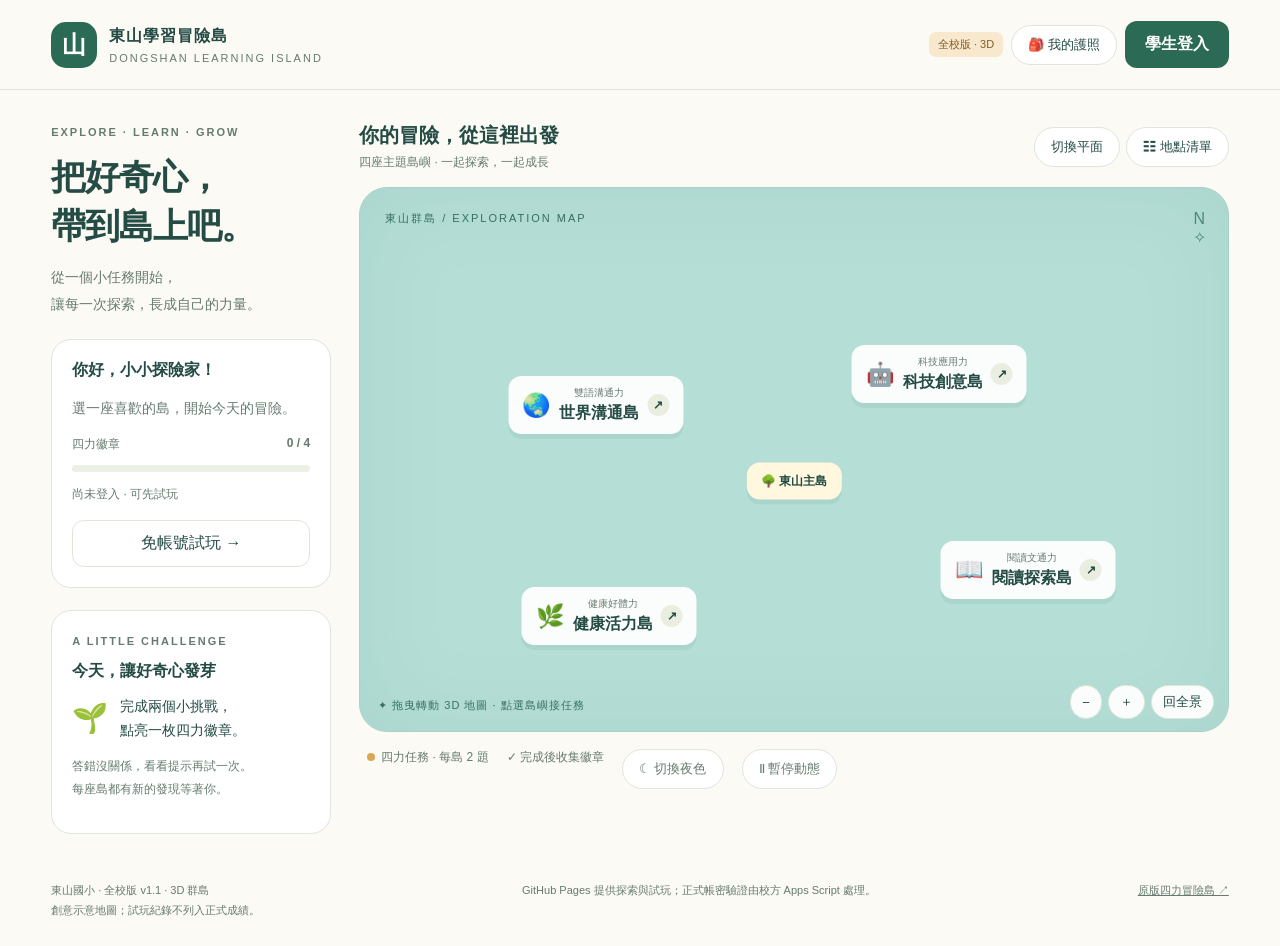
==== commit 13330f56: "Refresh cached official login configuration on GitHub Pages" ====
--- a/school-v1/index.html
+++ b/school-v1/index.html
@@ -10,7 +10,7 @@
 <button class="isle p0" data-island="0"><span class="icon">🌏</span><span><small>雙語溝通力</small>世界溝通島</span><b>↗</b></button><button class="isle p1" data-island="1"><span class="icon">🤖</span><span><small>科技應用力</small>科技創意島</span><b>↗</b></button><button class="isle p2" data-island="2"><span class="icon">🌿</span><span><small>健康好體力</small>健康活力島</span><b>↗</b></button><button class="isle p3" data-island="3"><span class="icon">📖</span><span><small>閱讀文通力</small>閱讀探索島</span><b>↗</b></button><button class="isle home" id="home">🌳 東山主島</button><span class="mapnote">✦ 拖曳轉動 3D 地圖 · 點選島嶼接任務</span></div><div class="legend"><span><i></i>四力任務 · 每島 2 題</span><span>✓ 完成後收集徽章</span><button id="night" class="pill" aria-pressed="false">☾ 切換夜色</button><button id="motion" class="pill" aria-pressed="false">Ⅱ 暫停動態</button></div><div class="tasklist" id="tasklist" hidden></div></section></main>
 <footer><span>東山國小 · 全校版 v1.1 · 3D 群島<br>創意示意地圖；試玩紀錄不列入正式成績。</span><span id="footerHint">GitHub Pages 提供探索與試玩；正式帳密驗證由校方 Apps Script 處理。</span><a href="../">原版四力冒險島 ↗</a></footer>
 <dialog id="modal"><button class="close" id="close" aria-label="關閉視窗">×</button><div id="modalBody"></div></dialog>
-<script src="config.js"></script><script>
+<script src="config.js?v=8a71e5ec"></script><script>
 'use strict';
 const TASKS=[
 {name:'世界溝通島',icon:'🌏',power:'雙語溝通力',badge:'友善溝通家',intro:'新朋友來到東山，練習用英語送上一份歡迎。',questions:[{q:'第一次見面，可以說哪一句？',a:['Hello! Nice to meet you.','Goodbye!','Good night!'],correct:0,hint:'Hello 是見面時的問候；Nice to meet you 表示很高興認識你。'},{q:'「歡迎來到我們的學校」怎麼說？',a:['I like apples.','Welcome to our school!','This is my pencil.'],correct:1,hint:'Welcome 是歡迎，our school 是我們的學校。'}]},
